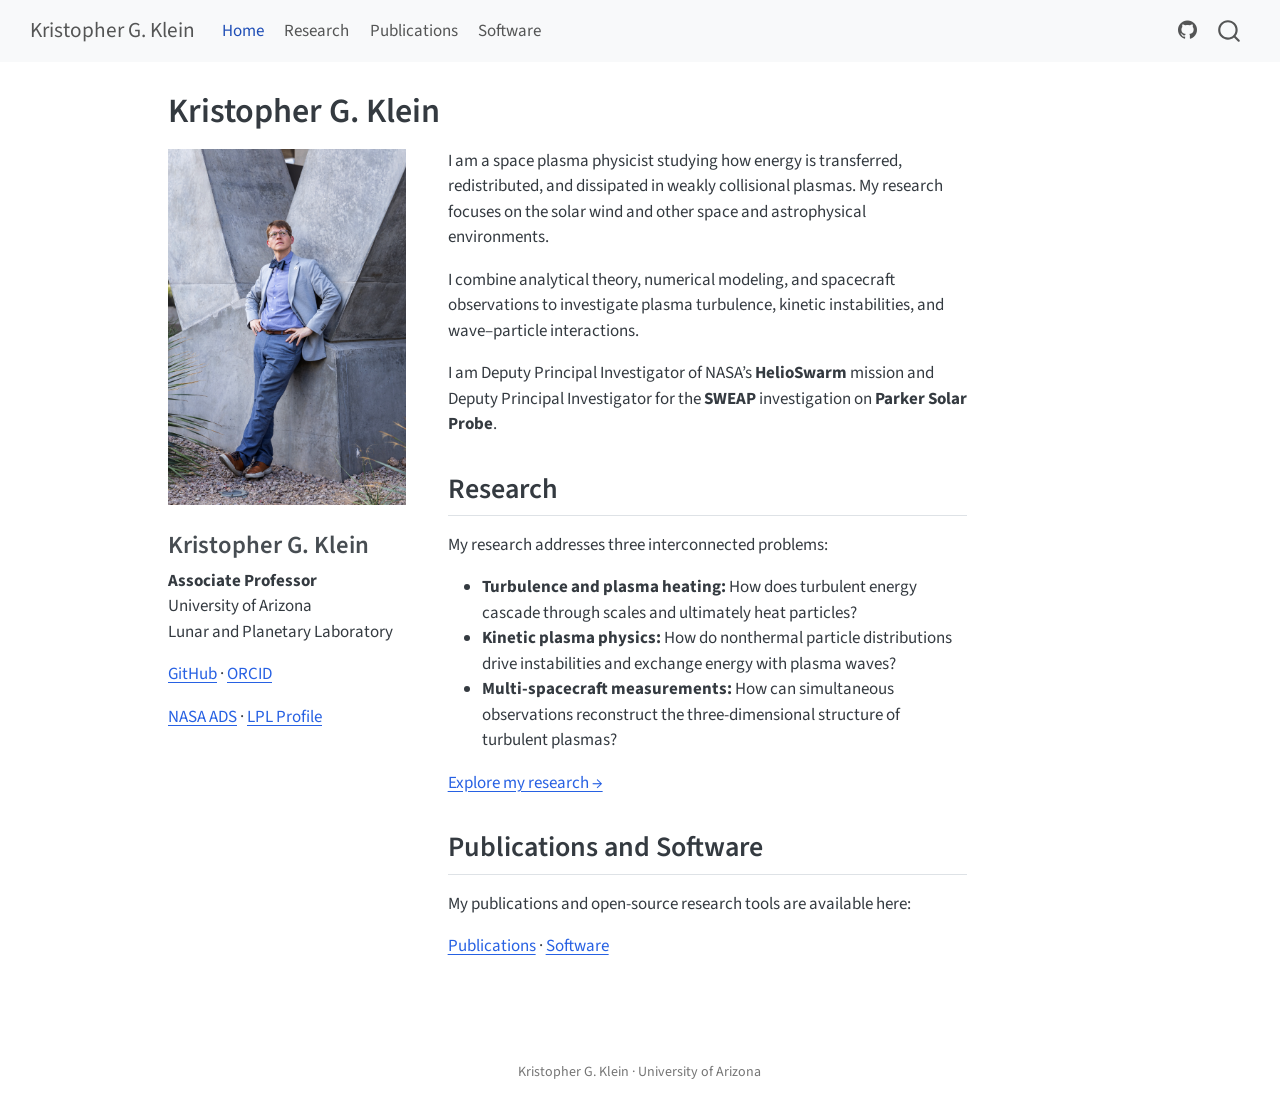
==== index.html @ f09fc6e1 "Built site for gh-pages" ====
<!DOCTYPE html>
<html xmlns="http://www.w3.org/1999/xhtml" lang="en" xml:lang="en"><head>

<meta charset="utf-8">
<meta name="generator" content="quarto-1.10.19">

<meta name="viewport" content="width=device-width, initial-scale=1.0, user-scalable=yes">


<title>Kristopher G. Klein</title>
<style>
/* Default styles provided by pandoc.
** See https://pandoc.org/MANUAL.html#variables-for-html for config info.
*/
span.smallcaps{font-variant: small-caps;}
div.columns{display: flex; gap: 1.5em;}
div.column{flex: auto;}
@media screen {
div.columns{gap: min(4vw, 1.5em);}
div.column{overflow-x: auto;}
}
div.hanging-indent{margin-left: 1.5em; text-indent: -1.5em;}
ul.task-list{list-style: none;}
ul.task-list li input[type="checkbox"] {
  width: 0.8em;
  margin: 0 0.8em 0.2em -1em; /* quarto-specific, see https://github.com/quarto-dev/quarto-cli/issues/4556 */ 
  vertical-align: middle;
}
</style>


<script src="site_libs/quarto-nav/quarto-nav.js"></script>
<script src="site_libs/quarto-nav/headroom.min.js"></script>
<script src="site_libs/clipboard/clipboard.min.js"></script>
<script src="site_libs/quarto-search/autocomplete.umd.js"></script>
<script src="site_libs/quarto-search/fuse.min.js"></script>
<script src="site_libs/quarto-search/quarto-search.js"></script>
<meta name="quarto:offset" content="./">
<script src="site_libs/quarto-html/quarto.js" type="module"></script>
<script src="site_libs/quarto-html/tabsets/tabsets.js" type="module"></script>
<script src="site_libs/quarto-html/popper.min.js"></script>
<script src="site_libs/quarto-html/tippy.umd.min.js"></script>
<script src="site_libs/quarto-html/anchor.min.js"></script>
<link href="site_libs/quarto-html/tippy.css" rel="stylesheet">
<link href="site_libs/quarto-html/quarto-syntax-highlighting-bf27225e3a48a9273f3daa8f8e829971.css" rel="stylesheet" id="quarto-text-highlighting-styles">
<script src="site_libs/bootstrap/bootstrap.min.js"></script>
<link href="site_libs/bootstrap/bootstrap-icons.css" rel="stylesheet">
<link href="site_libs/bootstrap/bootstrap-f69c0c9a1a6cc3cdd7daf3e3f49be429.min.css" rel="stylesheet" append-hash="true" id="quarto-bootstrap" data-mode="light">
<script id="quarto-search-options" type="application/json">{
  "location": "navbar",
  "copy-button": false,
  "collapse-after": 3,
  "panel-placement": "end",
  "type": "overlay",
  "limit": 50,
  "keyboard-shortcut": [
    "f",
    "/",
    "s"
  ],
  "show-item-context": false,
  "language": {
    "search-no-results-text": "No results",
    "search-matching-documents-text": "matching documents",
    "search-copy-link-title": "Copy link to search",
    "search-hide-matches-text": "Hide additional matches",
    "search-more-match-text": "more match in this document",
    "search-more-matches-text": "more matches in this document",
    "search-clear-button-title": "Clear",
    "search-text-placeholder": "",
    "search-detached-cancel-button-title": "Cancel",
    "search-submit-button-title": "Submit",
    "search-label": "Search"
  }
}</script>


</head>

<body class="nav-fixed quarto-light">

<div id="quarto-search-results"></div>
  <header id="quarto-header" class="headroom fixed-top">
    <nav class="navbar navbar-expand-lg " data-bs-theme="dark">
      <div class="navbar-container container-fluid">
      <div class="navbar-brand-container mx-auto">
    <a class="navbar-brand" href="./index.html">
    <span class="navbar-title">Kristopher G. Klein</span>
    </a>
  </div>
            <div id="quarto-search" class="" title="Search"></div>
          <button class="navbar-toggler" type="button" data-bs-toggle="collapse" data-bs-target="#navbarCollapse" aria-controls="navbarCollapse" role="menu" aria-expanded="false" aria-label="Toggle navigation" onclick="if (window.quartoToggleHeadroom) { window.quartoToggleHeadroom(); }">
  <span class="navbar-toggler-icon"></span>
</button>
          <div class="collapse navbar-collapse" id="navbarCollapse">
            <ul class="navbar-nav navbar-nav-scroll me-auto">
  <li class="nav-item">
    <a class="nav-link active" href="./index.html" aria-current="page"> 
<span class="menu-text">Home</span></a>
  </li>  
  <li class="nav-item">
    <a class="nav-link" href="./research.html"> 
<span class="menu-text">Research</span></a>
  </li>  
  <li class="nav-item">
    <a class="nav-link" href="./publications.html"> 
<span class="menu-text">Publications</span></a>
  </li>  
  <li class="nav-item">
    <a class="nav-link" href="./software.html"> 
<span class="menu-text">Software</span></a>
  </li>  
</ul>
            <ul class="navbar-nav navbar-nav-scroll ms-auto">
  <li class="nav-item compact">
    <a class="nav-link" href="https://github.com/kgklein"> <i class="bi bi-github" role="img" aria-label="GitHub">
</i> 
<span class="menu-text"></span></a>
  </li>  
</ul>
          </div> <!-- /navcollapse -->
            <div class="quarto-navbar-tools">
</div>
      </div> <!-- /container-fluid -->
    </nav>
</header>
<!-- content -->
<div id="quarto-content" class="quarto-container page-columns page-rows-contents page-layout-article page-navbar">
<!-- sidebar -->
<!-- margin-sidebar -->
    <div id="quarto-margin-sidebar" class="sidebar margin-sidebar zindex-bottom">
        
    </div>
<!-- main -->
<main class="content" id="quarto-document-content"><header id="title-block-header" class="quarto-title-block"><h1 class="title display-7">Kristopher G. Klein</h1></header>

<header id="title-block-header">


</header>


<div class="content-container">
<div class="columns">
<div class="column" style="width:35%;">
<p><img src="images/profile.jpg" class="img-fluid" style="width:85.0%"></p>
<section id="kristopher-g.-klein" class="level3">
<h3 class="anchored" data-anchor-id="kristopher-g.-klein">Kristopher G. Klein</h3>
<p><strong>Associate Professor</strong><br>
University of Arizona<br>
Lunar and Planetary Laboratory</p>
<p><a href="https://github.com/kgklein">GitHub</a> · <a href="https://orcid.org/0000-0001-6038-1923">ORCID</a></p>
<p><a href="https://ui.adsabs.harvard.edu/">NASA ADS</a> · <a href="https://lpl.arizona.edu/faculty/kristopher-klein">LPL Profile</a></p>
</section>
</div><div class="column" style="width:65%;">
<p>I am a space plasma physicist studying how energy is transferred, redistributed, and dissipated in weakly collisional plasmas. My research focuses on the solar wind and other space and astrophysical environments.</p>
<p>I combine analytical theory, numerical modeling, and spacecraft observations to investigate plasma turbulence, kinetic instabilities, and wave–particle interactions.</p>
<p>I am Deputy Principal Investigator of NASA’s <strong>HelioSwarm</strong> mission and Deputy Principal Investigator for the <strong>SWEAP</strong> investigation on <strong>Parker Solar Probe</strong>.</p>
<section id="research" class="level2">
<h2 class="anchored" data-anchor-id="research">Research</h2>
<p>My research addresses three interconnected problems:</p>
<ul>
<li><strong>Turbulence and plasma heating:</strong> How does turbulent energy cascade through scales and ultimately heat particles?</li>
<li><strong>Kinetic plasma physics:</strong> How do nonthermal particle distributions drive instabilities and exchange energy with plasma waves?</li>
<li><strong>Multi-spacecraft measurements:</strong> How can simultaneous observations reconstruct the three-dimensional structure of turbulent plasmas?</li>
</ul>
<p><a href="./research.html">Explore my research →</a></p>
</section>
<section id="publications-and-software" class="level2">
<h2 class="anchored" data-anchor-id="publications-and-software">Publications and Software</h2>
<p>My publications and open-source research tools are available here:</p>
<p><a href="./publications.html">Publications</a> · <a href="./software.html">Software</a></p>
</section>
</div>
</div>
</div>



</main> <!-- /main -->
<script id="quarto-html-after-body" type="application/javascript">
  window.document.addEventListener("DOMContentLoaded", function (event) {
    const icon = "";
    const anchorJS = new window.AnchorJS();
    anchorJS.options = {
      placement: 'right',
      icon: icon
    };
    anchorJS.add('.anchored');
    const isCodeAnnotation = (el) => {
      for (const clz of el.classList) {
        if (clz.startsWith('code-annotation-')) {                     
          return true;
        }
      }
      return false;
    }
    const onCopySuccess = function(e) {
      // button target
      const button = e.trigger;
      // don't keep focus
      button.blur();
      // flash "checked"
      button.classList.add('code-copy-button-checked');
      var currentTitle = button.getAttribute("title");
      button.setAttribute("title", "Copied!");
      let tooltip;
      if (window.bootstrap) {
        button.setAttribute("data-bs-toggle", "tooltip");
        button.setAttribute("data-bs-placement", "left");
        button.setAttribute("data-bs-title", "Copied!");
        tooltip = new bootstrap.Tooltip(button, 
          { trigger: "manual", 
            customClass: "code-copy-button-tooltip",
            offset: [0, -8]});
        tooltip.show();    
      }
      setTimeout(function() {
        if (tooltip) {
          tooltip.hide();
          button.removeAttribute("data-bs-title");
          button.removeAttribute("data-bs-toggle");
          button.removeAttribute("data-bs-placement");
        }
        button.setAttribute("title", currentTitle);
        button.classList.remove('code-copy-button-checked');
      }, 1000);
      // clear code selection
      e.clearSelection();
    }
    const getTextToCopy = function(trigger) {
      const outerScaffold = trigger.parentElement.cloneNode(true);
      const codeEl = outerScaffold.querySelector('code');
      for (const childEl of codeEl.children) {
        if (isCodeAnnotation(childEl)) {
          childEl.remove();
        }
      }
      return codeEl.innerText;
    }
    const clipboard = new window.ClipboardJS('.code-copy-button:not([data-in-quarto-modal])', {
      text: getTextToCopy
    });
    clipboard.on('success', onCopySuccess);
    if (window.document.getElementById('quarto-embedded-source-code-modal')) {
      const clipboardModal = new window.ClipboardJS('.code-copy-button[data-in-quarto-modal]', {
        text: getTextToCopy,
        container: window.document.getElementById('quarto-embedded-source-code-modal')
      });
      clipboardModal.on('success', onCopySuccess);
    }
      var localhostRegex = new RegExp(/^(?:http|https):\/\/localhost\:?[0-9]*\//);
      var mailtoRegex = new RegExp(/^mailto:/);
        var filterRegex = new RegExp("https:\/\/kgklein\.github\.io");
      var isInternal = (href) => {
          return filterRegex.test(href) || localhostRegex.test(href) || mailtoRegex.test(href);
      }
      // Inspect non-navigation links and adorn them if external
     var links = window.document.querySelectorAll('a[href]:not(.nav-link):not(.navbar-brand):not(.toc-action):not(.sidebar-link):not(.sidebar-item-toggle):not(.pagination-link):not(.no-external):not([aria-hidden]):not(.dropdown-item):not(.quarto-navigation-tool):not(.about-link)');
      for (var i=0; i<links.length; i++) {
        const link = links[i];
        if (!isInternal(link.href)) {
          // undo the damage that might have been done by quarto-nav.js in the case of
          // links that we want to consider external
          if (link.dataset.originalHref !== undefined) {
            link.href = link.dataset.originalHref;
          }
            // target, if specified
            link.setAttribute("target", "_blank");
            if (link.getAttribute("rel") === null) {
              link.setAttribute("rel", "noopener");
            }
        }
      }
    function tippyHover(el, contentFn, onTriggerFn, onUntriggerFn) {
      const config = {
        allowHTML: true,
        maxWidth: 500,
        delay: 100,
        arrow: false,
        appendTo: function(el) {
            return el.parentElement;
        },
        interactive: true,
        interactiveBorder: 10,
        theme: 'quarto',
        placement: 'bottom-start',
      };
      if (contentFn) {
        config.content = contentFn;
      }
      if (onTriggerFn) {
        config.onTrigger = onTriggerFn;
      }
      if (onUntriggerFn) {
        config.onUntrigger = onUntriggerFn;
      }
      window.tippy(el, config); 
    }
    const noterefs = window.document.querySelectorAll('a[role="doc-noteref"]');
    for (var i=0; i<noterefs.length; i++) {
      const ref = noterefs[i];
      tippyHover(ref, function() {
        // use id or data attribute instead here
        let href = ref.getAttribute('data-footnote-href') || ref.getAttribute('href');
        try { href = new URL(href).hash; } catch {}
        const id = href.replace(/^#\/?/, "");
        const note = window.document.getElementById(id);
        if (note) {
          return note.innerHTML;
        } else {
          return "";
        }
      });
    }
    const xrefs = window.document.querySelectorAll('a.quarto-xref');
    const processXRef = (id, note) => {
      // Strip column container classes
      const stripColumnClz = (el) => {
        el.classList.remove("page-full", "page-columns");
        if (el.children) {
          for (const child of el.children) {
            stripColumnClz(child);
          }
        }
      }
      stripColumnClz(note)
      if (id === null || id.startsWith('sec-')) {
        // Special case sections, only their first couple elements
        const container = document.createElement("div");
        if (note.children && note.children.length > 2) {
          container.appendChild(note.children[0].cloneNode(true));
          for (let i = 1; i < note.children.length; i++) {
            const child = note.children[i];
            if (child.tagName === "P" && child.innerText === "") {
              continue;
            } else {
              container.appendChild(child.cloneNode(true));
              break;
            }
          }
          if (window.Quarto?.typesetMath) {
            window.Quarto.typesetMath(container);
          }
          return container.innerHTML
        } else {
          if (window.Quarto?.typesetMath) {
            window.Quarto.typesetMath(note);
          }
          return note.innerHTML;
        }
      } else {
        // Remove any anchor links if they are present
        const anchorLink = note.querySelector('a.anchorjs-link');
        if (anchorLink) {
          anchorLink.remove();
        }
        if (window.Quarto?.typesetMath) {
          window.Quarto.typesetMath(note);
        }
        if (note.classList.contains("callout")) {
          return note.outerHTML;
        } else {
          return note.innerHTML;
        }
      }
    }
    for (var i=0; i<xrefs.length; i++) {
      const xref = xrefs[i];
      tippyHover(xref, undefined, function(instance) {
        instance.disable();
        let url = xref.getAttribute('href');
        let hash = undefined; 
        if (url.startsWith('#')) {
          hash = url;
        } else {
          try { hash = new URL(url).hash; } catch {}
        }
        if (hash) {
          const id = hash.replace(/^#\/?/, "");
          const note = window.document.getElementById(id);
          if (note !== null) {
            try {
              const html = processXRef(id, note.cloneNode(true));
              instance.setContent(html);
            } finally {
              instance.enable();
              instance.show();
            }
          } else {
            // See if we can fetch this
            fetch(url.split('#')[0])
            .then(res => res.text())
            .then(html => {
              const parser = new DOMParser();
              const htmlDoc = parser.parseFromString(html, "text/html");
              const note = htmlDoc.getElementById(id);
              if (note !== null) {
                const html = processXRef(id, note);
                instance.setContent(html);
              } 
            }).finally(() => {
              instance.enable();
              instance.show();
            });
          }
        } else {
          // See if we can fetch a full url (with no hash to target)
          // This is a special case and we should probably do some content thinning / targeting
          fetch(url)
          .then(res => res.text())
          .then(html => {
            const parser = new DOMParser();
            const htmlDoc = parser.parseFromString(html, "text/html");
            const note = htmlDoc.querySelector('main.content');
            if (note !== null) {
              // This should only happen for chapter cross references
              // (since there is no id in the URL)
              // remove the first header
              if (note.children.length > 0 && note.children[0].tagName === "HEADER") {
                note.children[0].remove();
              }
              const html = processXRef(null, note);
              instance.setContent(html);
            } 
          }).finally(() => {
            instance.enable();
            instance.show();
          });
        }
      }, function(instance) {
      });
    }
        let selectedAnnoteEl;
        const selectorForAnnotation = ( cell, annotation) => {
          let cellAttr = 'data-code-cell="' + cell + '"';
          let lineAttr = 'data-code-annotation="' +  annotation + '"';
          const selector = 'span[' + cellAttr + '][' + lineAttr + ']';
          return selector;
        }
        const selectCodeLines = (annoteEl) => {
          const doc = window.document;
          const targetCell = annoteEl.getAttribute("data-target-cell");
          const targetAnnotation = annoteEl.getAttribute("data-target-annotation");
          const annoteSpan = window.document.querySelector(selectorForAnnotation(targetCell, targetAnnotation));
          const lines = annoteSpan.getAttribute("data-code-lines").split(",");
          const lineIds = lines.map((line) => {
            return targetCell + "-" + line;
          })
          let top = null;
          let height = null;
          let parent = null;
          if (lineIds.length > 0) {
              //compute the position of the single el (top and bottom and make a div)
              const el = window.document.getElementById(lineIds[0]);
              top = el.offsetTop;
              height = el.offsetHeight;
              parent = el.parentElement.parentElement;
            if (lineIds.length > 1) {
              const lastEl = window.document.getElementById(lineIds[lineIds.length - 1]);
              const bottom = lastEl.offsetTop + lastEl.offsetHeight;
              height = bottom - top;
            }
            if (top !== null && height !== null && parent !== null) {
              // cook up a div (if necessary) and position it 
              let div = window.document.getElementById("code-annotation-line-highlight");
              if (div === null) {
                div = window.document.createElement("div");
                div.setAttribute("id", "code-annotation-line-highlight");
                div.style.position = 'absolute';
                parent.appendChild(div);
              }
              div.style.top = top - 2 + "px";
              div.style.height = height + 4 + "px";
              div.style.left = 0;
              let gutterDiv = window.document.getElementById("code-annotation-line-highlight-gutter");
              if (gutterDiv === null) {
                gutterDiv = window.document.createElement("div");
                gutterDiv.setAttribute("id", "code-annotation-line-highlight-gutter");
                gutterDiv.style.position = 'absolute';
                const codeCell = window.document.getElementById(targetCell);
                const gutter = codeCell.querySelector('.code-annotation-gutter');
                gutter.appendChild(gutterDiv);
              }
              gutterDiv.style.top = top - 2 + "px";
              gutterDiv.style.height = height + 4 + "px";
            }
            selectedAnnoteEl = annoteEl;
          }
        };
        const unselectCodeLines = () => {
          const elementsIds = ["code-annotation-line-highlight", "code-annotation-line-highlight-gutter"];
          elementsIds.forEach((elId) => {
            const div = window.document.getElementById(elId);
            if (div) {
              div.remove();
            }
          });
          selectedAnnoteEl = undefined;
        };
          // Handle positioning of the toggle
      window.addEventListener(
        "resize",
        throttle(() => {
          elRect = undefined;
          if (selectedAnnoteEl) {
            selectCodeLines(selectedAnnoteEl);
          }
        }, 10)
      );
      function throttle(fn, ms) {
      let throttle = false;
      let timer;
        return (...args) => {
          if(!throttle) { // first call gets through
              fn.apply(this, args);
              throttle = true;
          } else { // all the others get throttled
              if(timer) clearTimeout(timer); // cancel #2
              timer = setTimeout(() => {
                fn.apply(this, args);
                timer = throttle = false;
              }, ms);
          }
        };
      }
        // Attach click handler to the DT
        const annoteDls = window.document.querySelectorAll('dt[data-target-cell]');
        for (const annoteDlNode of annoteDls) {
          annoteDlNode.addEventListener('click', (event) => {
            const clickedEl = event.target;
            if (clickedEl !== selectedAnnoteEl) {
              unselectCodeLines();
              const activeEl = window.document.querySelector('dt[data-target-cell].code-annotation-active');
              if (activeEl) {
                activeEl.classList.remove('code-annotation-active');
              }
              selectCodeLines(clickedEl);
              clickedEl.classList.add('code-annotation-active');
            } else {
              // Unselect the line
              unselectCodeLines();
              clickedEl.classList.remove('code-annotation-active');
            }
          });
        }
    const findCites = (el) => {
      const parentEl = el.parentElement;
      if (parentEl) {
        const cites = parentEl.dataset.cites;
        if (cites) {
          return {
            el,
            cites: cites.split(' ')
          };
        } else {
          return findCites(el.parentElement)
        }
      } else {
        return undefined;
      }
    };
    var bibliorefs = window.document.querySelectorAll('a[role="doc-biblioref"]');
    for (var i=0; i<bibliorefs.length; i++) {
      const ref = bibliorefs[i];
      const citeInfo = findCites(ref);
      if (citeInfo) {
        tippyHover(citeInfo.el, function() {
          var popup = window.document.createElement('div');
          citeInfo.cites.forEach(function(cite) {
            var citeDiv = window.document.createElement('div');
            citeDiv.classList.add('hanging-indent');
            citeDiv.classList.add('csl-entry');
            var biblioDiv = window.document.getElementById('ref-' + cite);
            if (biblioDiv) {
              citeDiv.innerHTML = biblioDiv.innerHTML;
            }
            popup.appendChild(citeDiv);
          });
          return popup.innerHTML;
        });
      }
    }
  });
  </script>
</div> <!-- /content -->
<footer class="footer">
  <div class="nav-footer">
    <div class="nav-footer-left">
      &nbsp;
    </div>   
    <div class="nav-footer-center">
<p>Kristopher G. Klein · University of Arizona</p>
</div>
    <div class="nav-footer-right">
      &nbsp;
    </div>
  </div>
</footer>




</body></html>
---- site_libs/quarto-html/tippy.css ----
.tippy-box[data-animation=fade][data-state=hidden]{opacity:0}[data-tippy-root]{max-width:calc(100vw - 10px)}.tippy-box{position:relative;background-color:#333;color:#fff;border-radius:4px;font-size:14px;line-height:1.4;white-space:normal;outline:0;transition-property:transform,visibility,opacity}.tippy-box[data-placement^=top]>.tippy-arrow{bottom:0}.tippy-box[data-placement^=top]>.tippy-arrow:before{bottom:-7px;left:0;border-width:8px 8px 0;border-top-color:initial;transform-origin:center top}.tippy-box[data-placement^=bottom]>.tippy-arrow{top:0}.tippy-box[data-placement^=bottom]>.tippy-arrow:before{top:-7px;left:0;border-width:0 8px 8px;border-bottom-color:initial;transform-origin:center bottom}.tippy-box[data-placement^=left]>.tippy-arrow{right:0}.tippy-box[data-placement^=left]>.tippy-arrow:before{border-width:8px 0 8px 8px;border-left-color:initial;right:-7px;transform-origin:center left}.tippy-box[data-placement^=right]>.tippy-arrow{left:0}.tippy-box[data-placement^=right]>.tippy-arrow:before{left:-7px;border-width:8px 8px 8px 0;border-right-color:initial;transform-origin:center right}.tippy-box[data-inertia][data-state=visible]{transition-timing-function:cubic-bezier(.54,1.5,.38,1.11)}.tippy-arrow{width:16px;height:16px;color:#333}.tippy-arrow:before{content:"";position:absolute;border-color:transparent;border-style:solid}.tippy-content{position:relative;padding:5px 9px;z-index:1}
---- site_libs/quarto-html/quarto-syntax-highlighting-bf27225e3a48a9273f3daa8f8e829971.css ----
/* quarto syntax highlight colors */
:root {
  --quarto-hl-ot-color: #003B4F;
  --quarto-hl-at-color: #657422;
  --quarto-hl-ss-color: #20794D;
  --quarto-hl-an-color: #5E5E5E;
  --quarto-hl-fu-color: #4758AB;
  --quarto-hl-st-color: #20794D;
  --quarto-hl-cf-color: #003B4F;
  --quarto-hl-op-color: #5E5E5E;
  --quarto-hl-er-color: #AD0000;
  --quarto-hl-bn-color: #AD0000;
  --quarto-hl-al-color: #AD0000;
  --quarto-hl-va-color: #111111;
  --quarto-hl-bu-color: inherit;
  --quarto-hl-ex-color: inherit;
  --quarto-hl-pp-color: #AD0000;
  --quarto-hl-in-color: #5E5E5E;
  --quarto-hl-vs-color: #20794D;
  --quarto-hl-wa-color: #5E5E5E;
  --quarto-hl-do-color: #5E5E5E;
  --quarto-hl-im-color: #00769E;
  --quarto-hl-ch-color: #20794D;
  --quarto-hl-dt-color: #AD0000;
  --quarto-hl-fl-color: #AD0000;
  --quarto-hl-co-color: #5E5E5E;
  --quarto-hl-cv-color: #5E5E5E;
  --quarto-hl-cn-color: #8f5902;
  --quarto-hl-sc-color: #5E5E5E;
  --quarto-hl-dv-color: #AD0000;
  --quarto-hl-kw-color: #003B4F;
}

/* other quarto variables */
:root {
  --quarto-font-monospace: SFMono-Regular, Menlo, Monaco, Consolas, "Liberation Mono", "Courier New", monospace;
}

/* syntax highlight based on Pandoc's rules */
pre > code.sourceCode > span {
  color: #003B4F;
}

code.sourceCode > span {
  color: #003B4F;
}

div.sourceCode,
div.sourceCode pre.sourceCode {
  color: #003B4F;
}

/* Normal */
code span {
  color: #003B4F;
}

/* Alert */
code span.al {
  color: #AD0000;
  font-style: inherit;
}

/* Annotation */
code span.an {
  color: #5E5E5E;
  font-style: inherit;
}

/* Attribute */
code span.at {
  color: #657422;
  font-style: inherit;
}

/* BaseN */
code span.bn {
  color: #AD0000;
  font-style: inherit;
}

/* BuiltIn */
code span.bu {
  font-style: inherit;
}

/* ControlFlow */
code span.cf {
  color: #003B4F;
  font-weight: bold;
  font-style: inherit;
}

/* Char */
code span.ch {
  color: #20794D;
  font-style: inherit;
}

/* Constant */
code span.cn {
  color: #8f5902;
  font-style: inherit;
}

/* Comment */
code span.co {
  color: #5E5E5E;
  font-style: inherit;
}

/* CommentVar */
code span.cv {
  color: #5E5E5E;
  font-style: italic;
}

/* Documentation */
code span.do {
  color: #5E5E5E;
  font-style: italic;
}

/* DataType */
code span.dt {
  color: #AD0000;
  font-style: inherit;
}

/* DecVal */
code span.dv {
  color: #AD0000;
  font-style: inherit;
}

/* Error */
code span.er {
  color: #AD0000;
  font-style: inherit;
}

/* Extension */
code span.ex {
  font-style: inherit;
}

/* Float */
code span.fl {
  color: #AD0000;
  font-style: inherit;
}

/* Function */
code span.fu {
  color: #4758AB;
  font-style: inherit;
}

/* Import */
code span.im {
  color: #00769E;
  font-style: inherit;
}

/* Information */
code span.in {
  color: #5E5E5E;
  font-style: inherit;
}

/* Keyword */
code span.kw {
  color: #003B4F;
  font-weight: bold;
  font-style: inherit;
}

/* Operator */
code span.op {
  color: #5E5E5E;
  font-style: inherit;
}

/* Other */
code span.ot {
  color: #003B4F;
  font-style: inherit;
}

/* Preprocessor */
code span.pp {
  color: #AD0000;
  font-style: inherit;
}

/* SpecialChar */
code span.sc {
  color: #5E5E5E;
  font-style: inherit;
}

/* SpecialString */
code span.ss {
  color: #20794D;
  font-style: inherit;
}

/* String */
code span.st {
  color: #20794D;
  font-style: inherit;
}

/* Variable */
code span.va {
  color: #111111;
  font-style: inherit;
}

/* VerbatimString */
code span.vs {
  color: #20794D;
  font-style: inherit;
}

/* Warning */
code span.wa {
  color: #5E5E5E;
  font-style: italic;
}

.prevent-inlining {
  content: "</";
}

/*# sourceMappingURL=8be38f48d34c45af72792cbd699585e7.css.map */
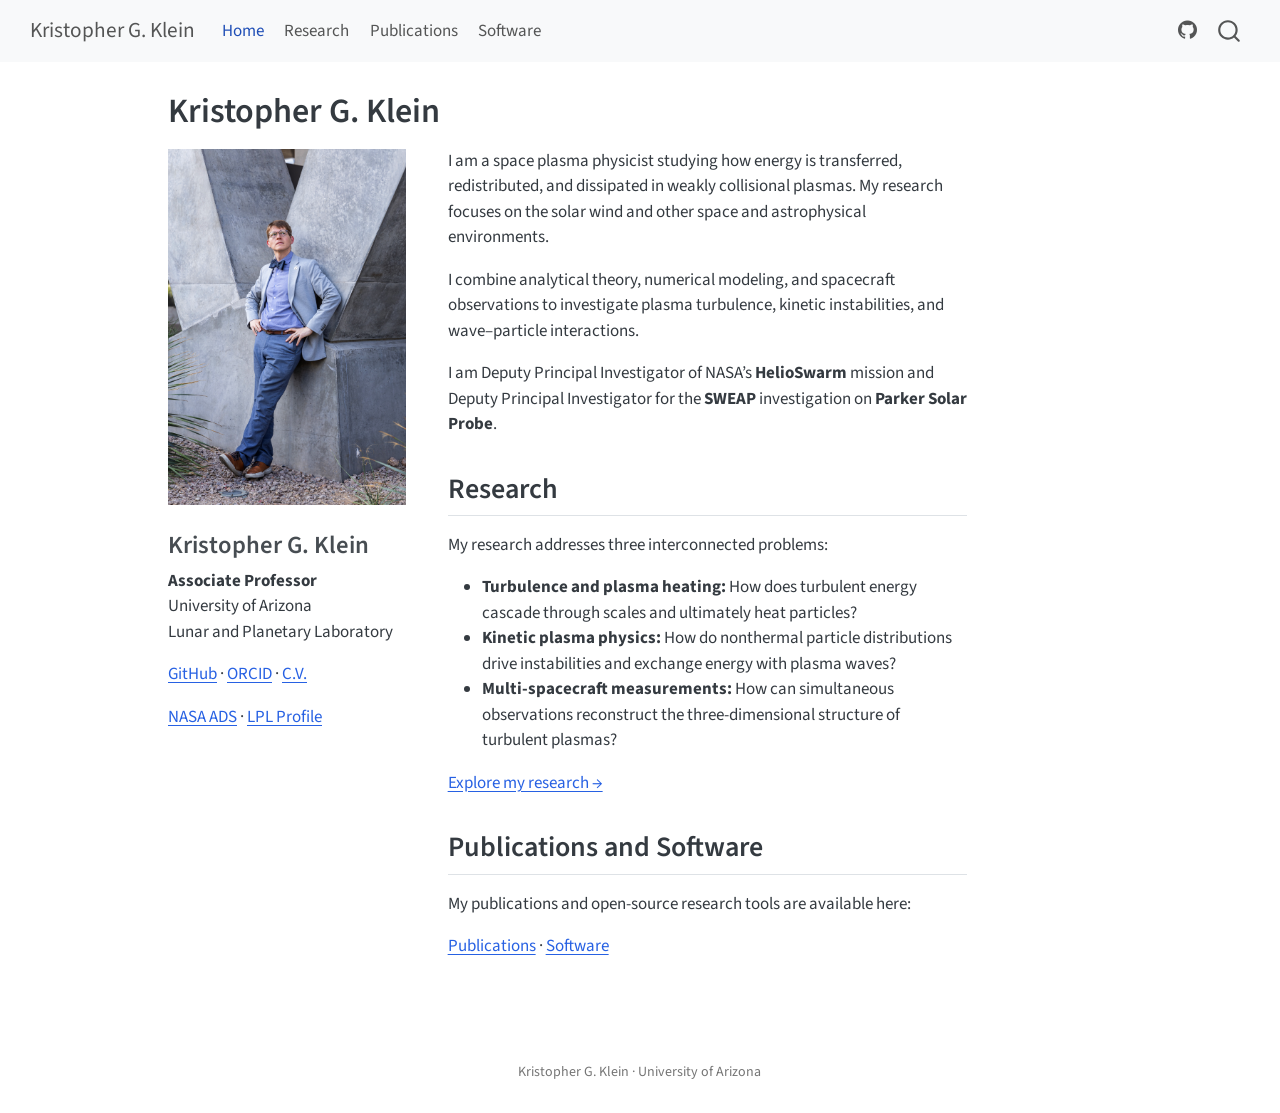
==== commit 90229f5b: "Built site for gh-pages" ====
--- a/index.html
+++ b/index.html
@@ -45,7 +45,7 @@
 <link href="site_libs/quarto-html/quarto-syntax-highlighting-bf27225e3a48a9273f3daa8f8e829971.css" rel="stylesheet" id="quarto-text-highlighting-styles">
 <script src="site_libs/bootstrap/bootstrap.min.js"></script>
 <link href="site_libs/bootstrap/bootstrap-icons.css" rel="stylesheet">
-<link href="site_libs/bootstrap/bootstrap-f69c0c9a1a6cc3cdd7daf3e3f49be429.min.css" rel="stylesheet" append-hash="true" id="quarto-bootstrap" data-mode="light">
+<link href="site_libs/bootstrap/bootstrap-0a232302aa22582d706c2f9c321ee0c6.min.css" rel="stylesheet" append-hash="true" id="quarto-bootstrap" data-mode="light">
 <script id="quarto-search-options" type="application/json">{
   "location": "navbar",
   "copy-button": false,
@@ -149,7 +149,7 @@
 <p><strong>Associate Professor</strong><br>
 University of Arizona<br>
 Lunar and Planetary Laboratory</p>
-<p><a href="https://github.com/kgklein">GitHub</a> · <a href="https://orcid.org/0000-0001-6038-1923">ORCID</a></p>
+<p><a href="https://github.com/kgklein">GitHub</a> · <a href="https://orcid.org/0000-0001-6038-1923">ORCID</a> · <a href="(documents/Klein_CV.pdf)">C.V.</a></p>
 <p><a href="https://ui.adsabs.harvard.edu/">NASA ADS</a> · <a href="https://lpl.arizona.edu/faculty/kristopher-klein">LPL Profile</a></p>
 </section>
 </div><div class="column" style="width:65%;">
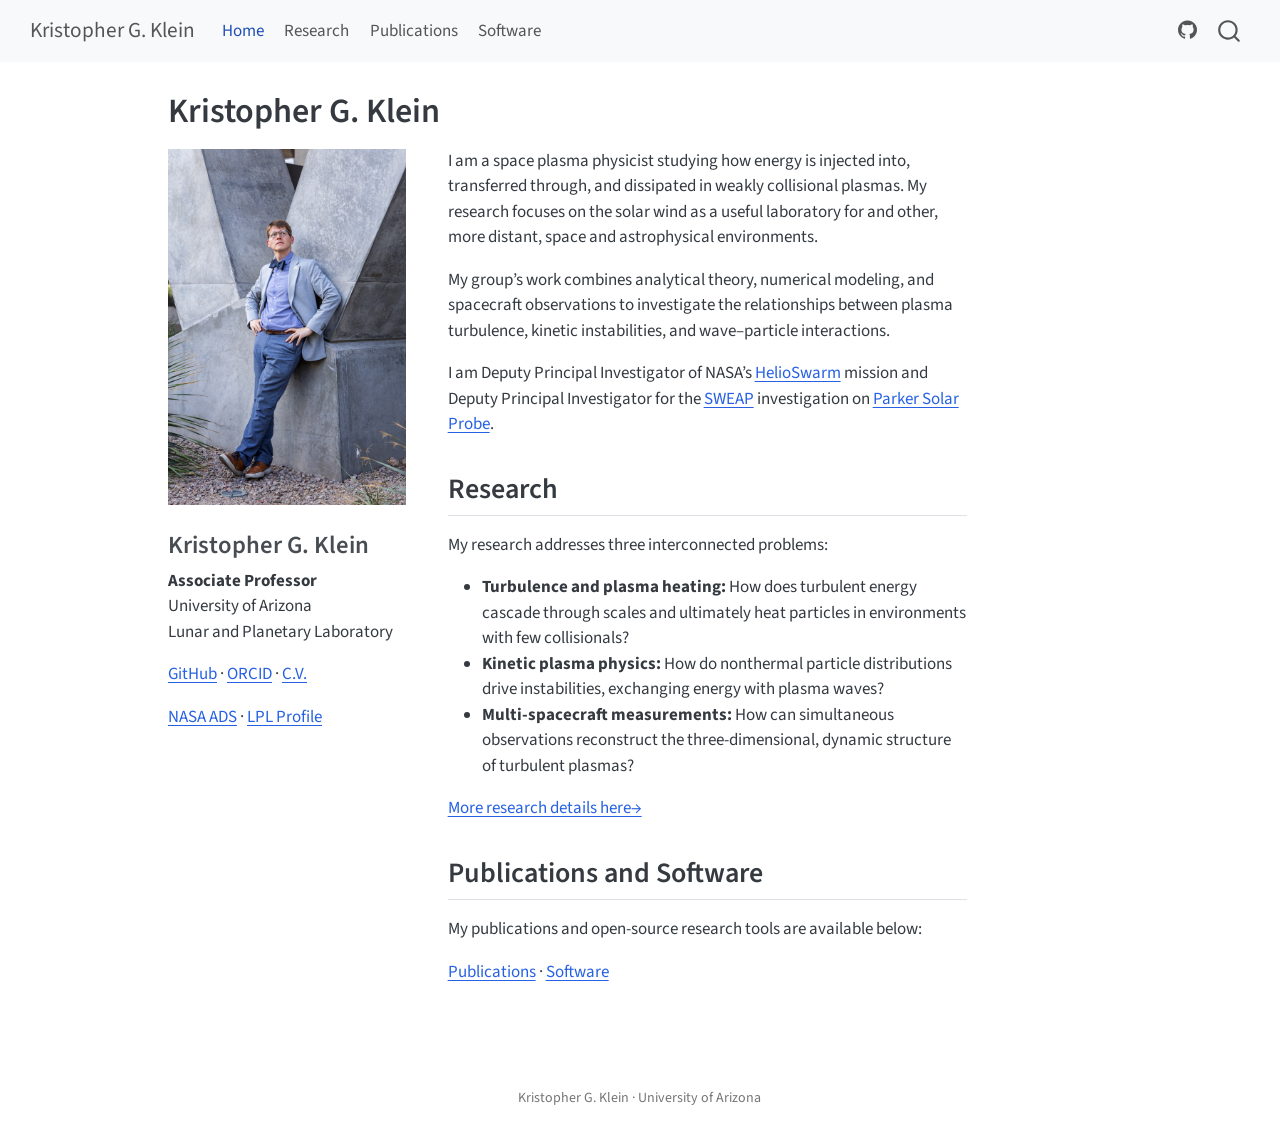
==== commit ad435bb4: "Built site for gh-pages" ====
--- a/index.html
+++ b/index.html
@@ -45,7 +45,7 @@
 <link href="site_libs/quarto-html/quarto-syntax-highlighting-bf27225e3a48a9273f3daa8f8e829971.css" rel="stylesheet" id="quarto-text-highlighting-styles">
 <script src="site_libs/bootstrap/bootstrap.min.js"></script>
 <link href="site_libs/bootstrap/bootstrap-icons.css" rel="stylesheet">
-<link href="site_libs/bootstrap/bootstrap-0a232302aa22582d706c2f9c321ee0c6.min.css" rel="stylesheet" append-hash="true" id="quarto-bootstrap" data-mode="light">
+<link href="site_libs/bootstrap/bootstrap-f69c0c9a1a6cc3cdd7daf3e3f49be429.min.css" rel="stylesheet" append-hash="true" id="quarto-bootstrap" data-mode="light">
 <script id="quarto-search-options" type="application/json">{
   "location": "navbar",
   "copy-button": false,
@@ -153,22 +153,22 @@
 <p><a href="https://ui.adsabs.harvard.edu/">NASA ADS</a> · <a href="https://lpl.arizona.edu/faculty/kristopher-klein">LPL Profile</a></p>
 </section>
 </div><div class="column" style="width:65%;">
-<p>I am a space plasma physicist studying how energy is transferred, redistributed, and dissipated in weakly collisional plasmas. My research focuses on the solar wind and other space and astrophysical environments.</p>
-<p>I combine analytical theory, numerical modeling, and spacecraft observations to investigate plasma turbulence, kinetic instabilities, and wave–particle interactions.</p>
-<p>I am Deputy Principal Investigator of NASA’s <strong>HelioSwarm</strong> mission and Deputy Principal Investigator for the <strong>SWEAP</strong> investigation on <strong>Parker Solar Probe</strong>.</p>
+<p>I am a space plasma physicist studying how energy is injected into, transferred through, and dissipated in weakly collisional plasmas. My research focuses on the solar wind as a useful laboratory for and other, more distant, space and astrophysical environments.</p>
+<p>My group’s work combines analytical theory, numerical modeling, and spacecraft observations to investigate the relationships between plasma turbulence, kinetic instabilities, and wave–particle interactions.</p>
+<p>I am Deputy Principal Investigator of NASA’s <a href="https://science.nasa.gov/mission/helioswarm/">HelioSwarm</a> mission and Deputy Principal Investigator for the <a href="https://sweap.cfa.harvard.edu/">SWEAP</a> investigation on <a href="https://parkersolarprobe.jhuapl.edu/">Parker Solar Probe</a>.</p>
 <section id="research" class="level2">
 <h2 class="anchored" data-anchor-id="research">Research</h2>
 <p>My research addresses three interconnected problems:</p>
 <ul>
-<li><strong>Turbulence and plasma heating:</strong> How does turbulent energy cascade through scales and ultimately heat particles?</li>
-<li><strong>Kinetic plasma physics:</strong> How do nonthermal particle distributions drive instabilities and exchange energy with plasma waves?</li>
-<li><strong>Multi-spacecraft measurements:</strong> How can simultaneous observations reconstruct the three-dimensional structure of turbulent plasmas?</li>
+<li><strong>Turbulence and plasma heating:</strong> How does turbulent energy cascade through scales and ultimately heat particles in environments with few collisionals?</li>
+<li><strong>Kinetic plasma physics:</strong> How do nonthermal particle distributions drive instabilities, exchanging energy with plasma waves?</li>
+<li><strong>Multi-spacecraft measurements:</strong> How can simultaneous observations reconstruct the three-dimensional, dynamic structure of turbulent plasmas?</li>
 </ul>
-<p><a href="./research.html">Explore my research →</a></p>
+<p><a href="./research.html">More research details here→</a></p>
 </section>
 <section id="publications-and-software" class="level2">
 <h2 class="anchored" data-anchor-id="publications-and-software">Publications and Software</h2>
-<p>My publications and open-source research tools are available here:</p>
+<p>My publications and open-source research tools are available below:</p>
 <p><a href="./publications.html">Publications</a> · <a href="./software.html">Software</a></p>
 </section>
 </div>
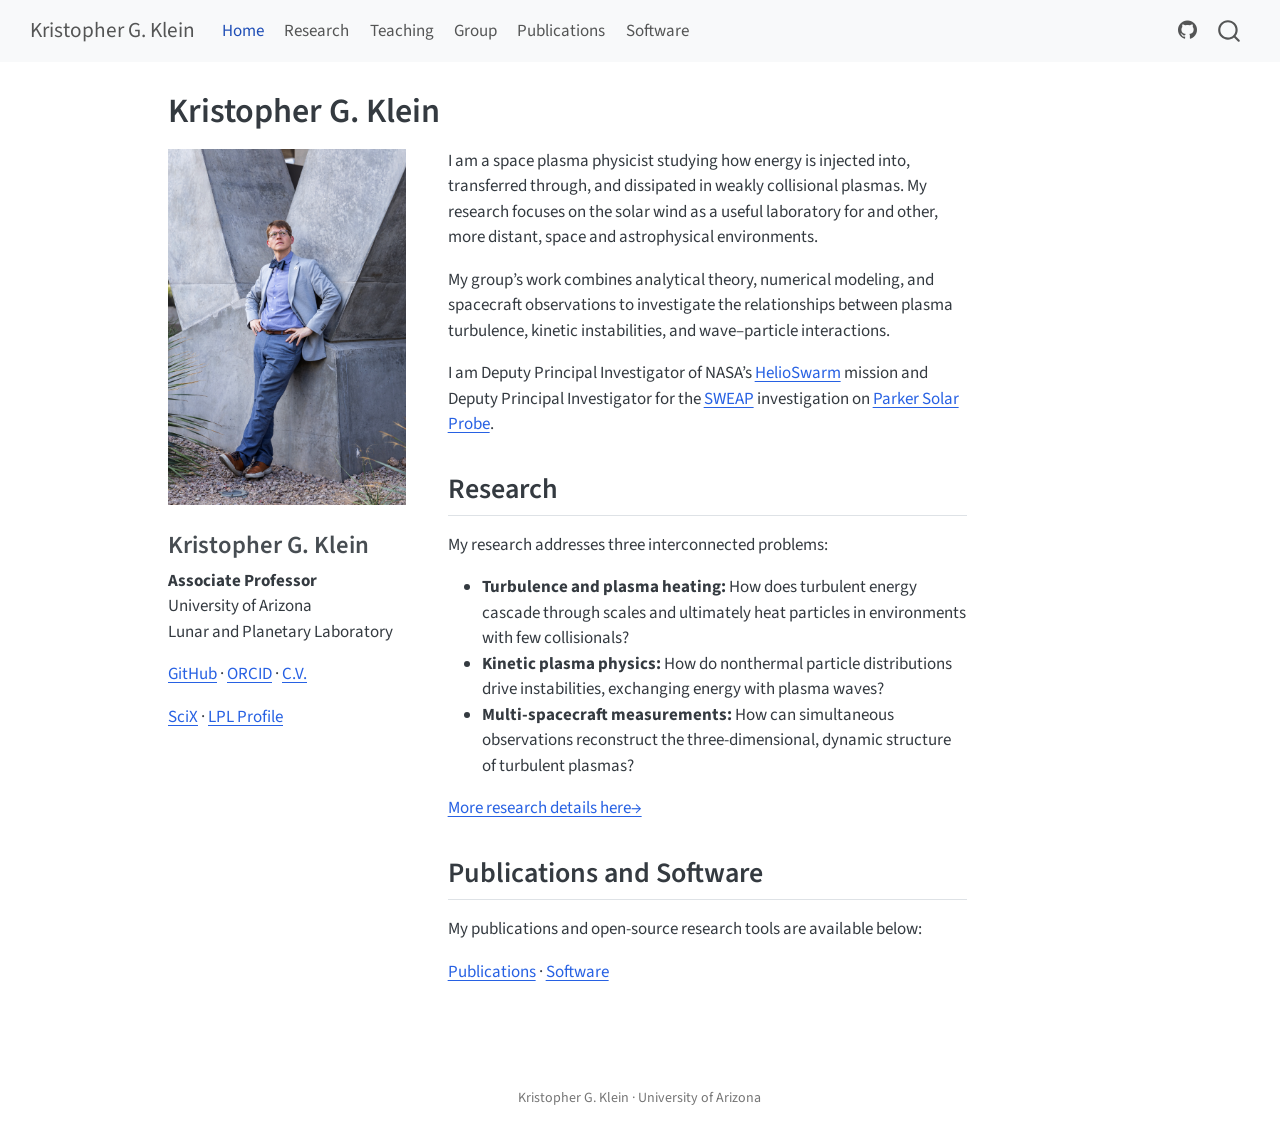
==== commit 43fd9df9: "Built site for gh-pages" ====
--- a/index.html
+++ b/index.html
@@ -45,7 +45,7 @@
 <link href="site_libs/quarto-html/quarto-syntax-highlighting-bf27225e3a48a9273f3daa8f8e829971.css" rel="stylesheet" id="quarto-text-highlighting-styles">
 <script src="site_libs/bootstrap/bootstrap.min.js"></script>
 <link href="site_libs/bootstrap/bootstrap-icons.css" rel="stylesheet">
-<link href="site_libs/bootstrap/bootstrap-f69c0c9a1a6cc3cdd7daf3e3f49be429.min.css" rel="stylesheet" append-hash="true" id="quarto-bootstrap" data-mode="light">
+<link href="site_libs/bootstrap/bootstrap-5579bbda8979fa61ec91ed089e9d84cd.min.css" rel="stylesheet" append-hash="true" id="quarto-bootstrap" data-mode="light">
 <script id="quarto-search-options" type="application/json">{
   "location": "navbar",
   "copy-button": false,
@@ -73,6 +73,7 @@
     "search-label": "Search"
   }
 }</script>
+<link rel="stylesheet" href="https://cdn.jsdelivr.net/npm/bootstrap-icons@1.13.1/font/bootstrap-icons.min.css">
 
 
 </head>
@@ -101,6 +102,14 @@
   <li class="nav-item">
     <a class="nav-link" href="./research.html"> 
 <span class="menu-text">Research</span></a>
+  </li>  
+  <li class="nav-item">
+    <a class="nav-link" href="./teaching.html"> 
+<span class="menu-text">Teaching</span></a>
+  </li>  
+  <li class="nav-item">
+    <a class="nav-link" href="./group.html"> 
+<span class="menu-text">Group</span></a>
   </li>  
   <li class="nav-item">
     <a class="nav-link" href="./publications.html"> 
@@ -150,7 +159,7 @@
 University of Arizona<br>
 Lunar and Planetary Laboratory</p>
 <p><a href="https://github.com/kgklein">GitHub</a> · <a href="https://orcid.org/0000-0001-6038-1923">ORCID</a> · <a href="(documents/Klein_CV.pdf)">C.V.</a></p>
-<p><a href="https://ui.adsabs.harvard.edu/">NASA ADS</a> · <a href="https://lpl.arizona.edu/faculty/kristopher-klein">LPL Profile</a></p>
+<p><a href="https://scixplorer.org/search?p=1&amp;q=orcid%3A0000-0001-6038-1923&amp;sort=date+desc&amp;d=general">SciX</a> · <a href="https://lpl.arizona.edu/faculty/kristopher-klein">LPL Profile</a></p>
 </section>
 </div><div class="column" style="width:65%;">
 <p>I am a space plasma physicist studying how energy is injected into, transferred through, and dissipated in weakly collisional plasmas. My research focuses on the solar wind as a useful laboratory for and other, more distant, space and astrophysical environments.</p>
